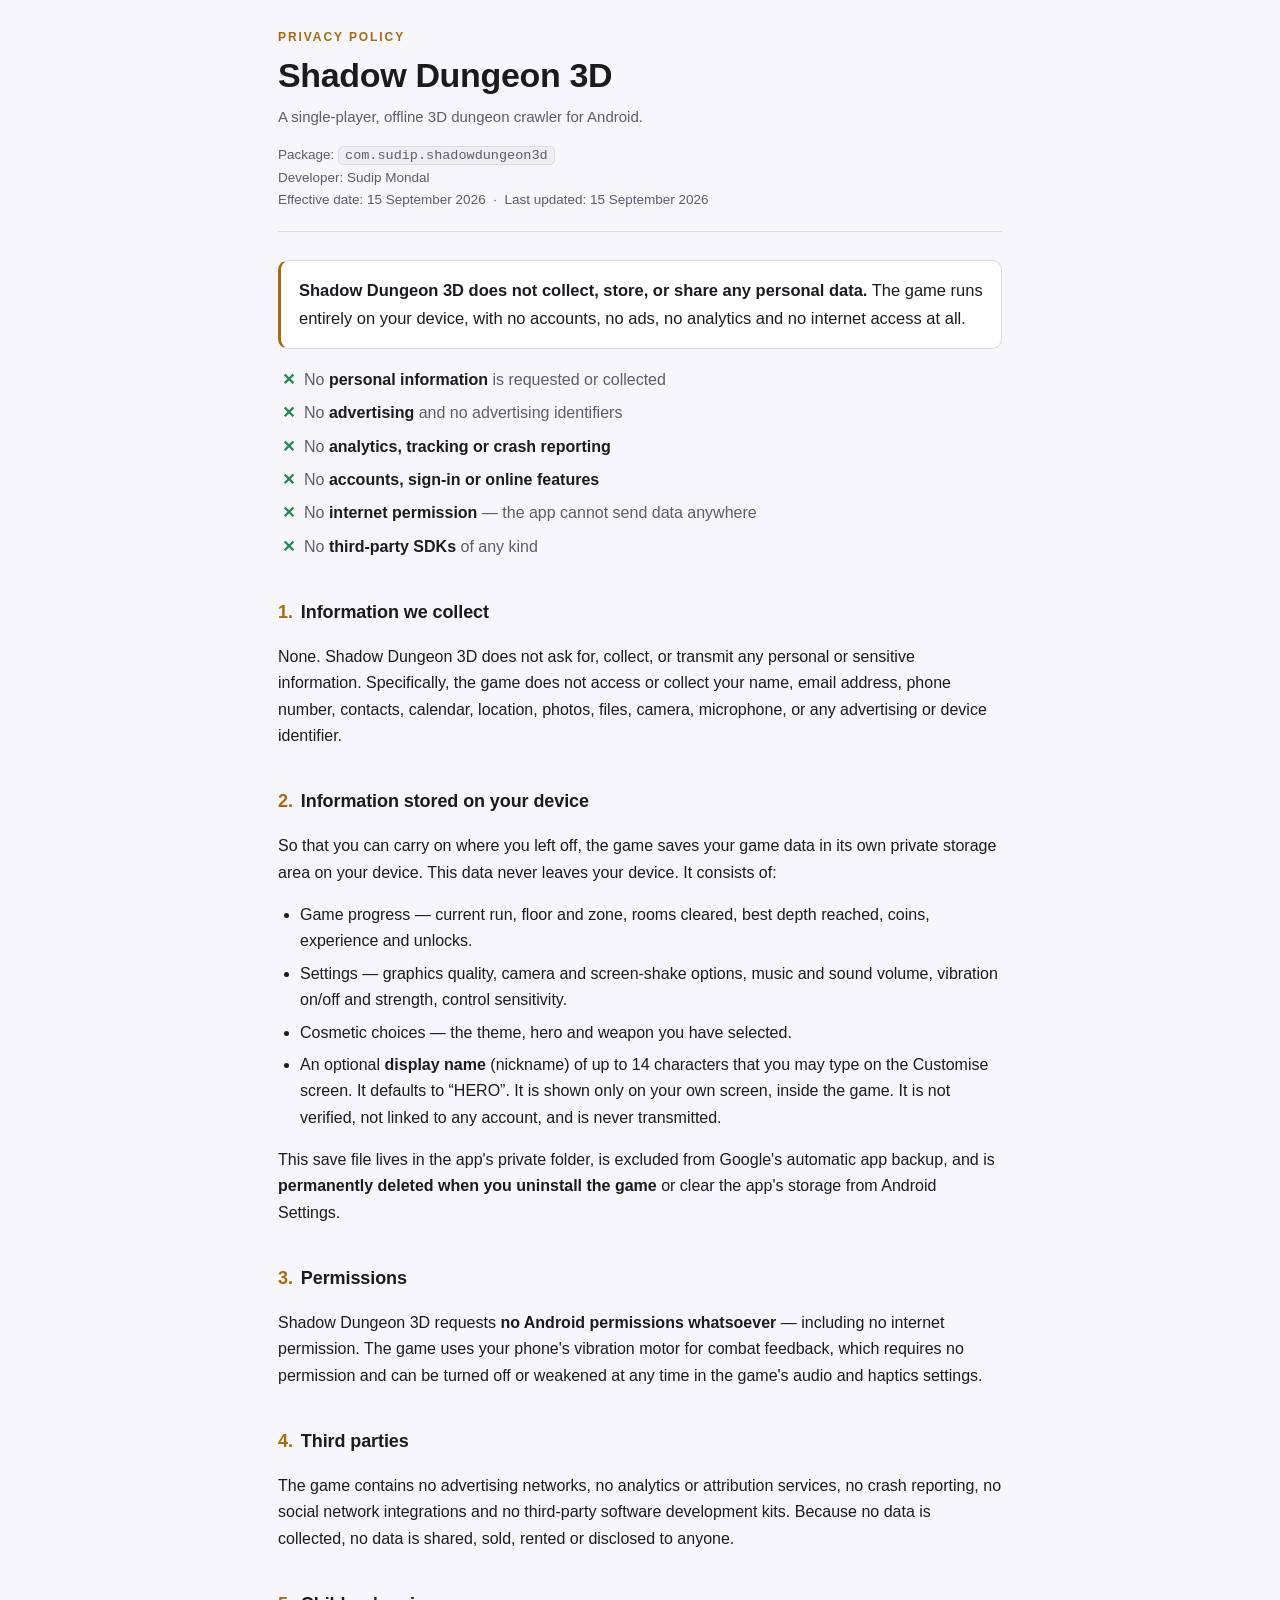
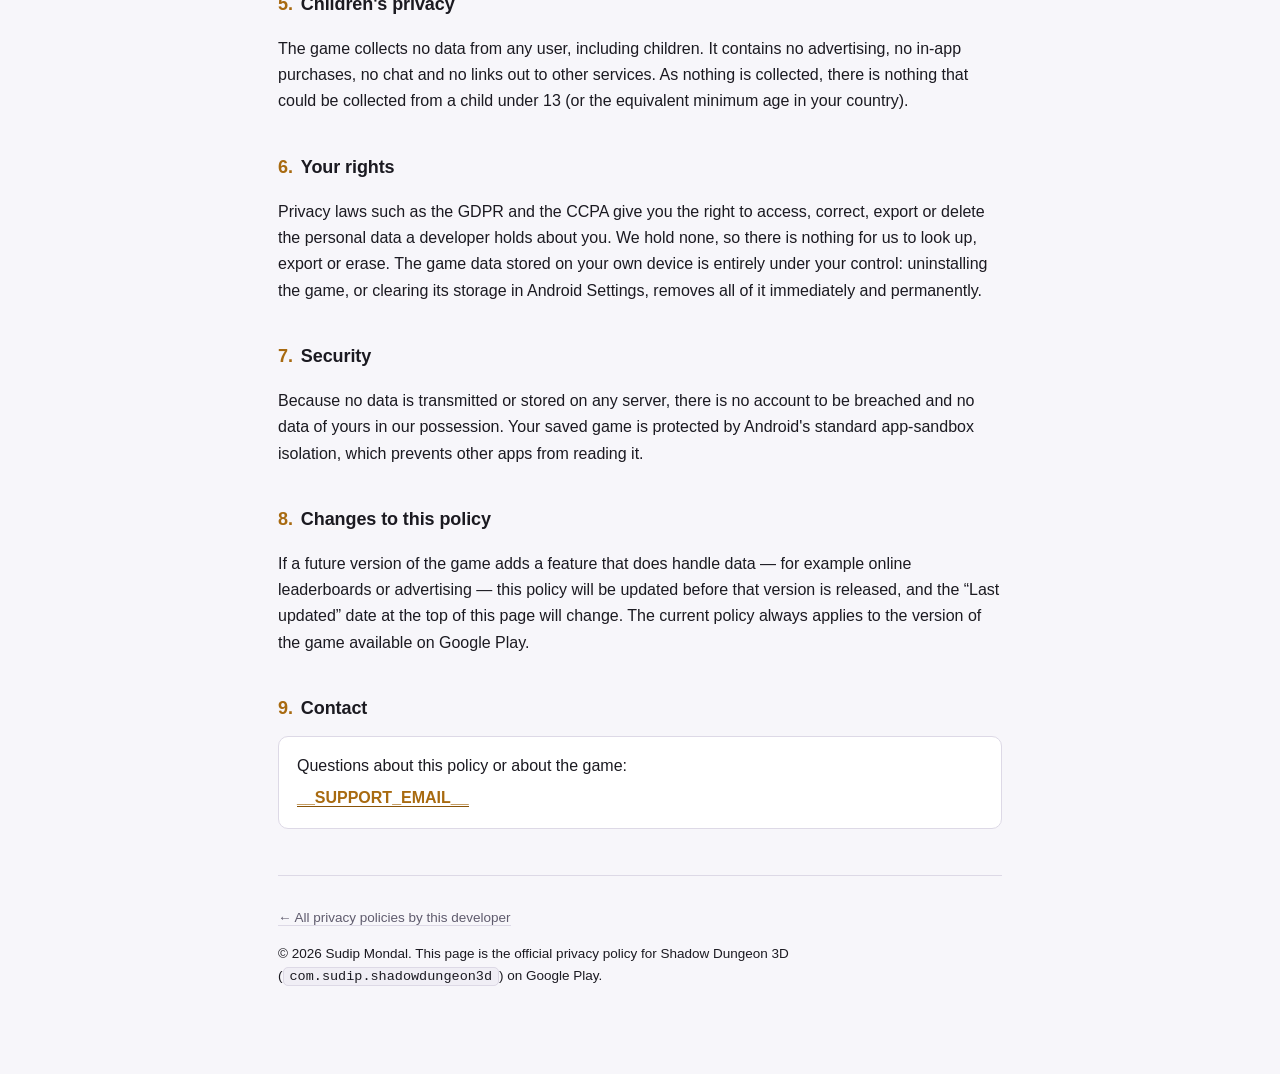
==== shadow-dungeon-3d/index.html @ c3b19892 "Privacy policies for published apps Public GitHub Pages site serving one policy page per app. First " ====
<!DOCTYPE html>
<html lang="en">
<head>
<meta charset="utf-8">
<meta name="viewport" content="width=device-width, initial-scale=1">
<title>Privacy Policy — Shadow Dungeon 3D</title>
<meta name="description" content="Privacy policy for Shadow Dungeon 3D (com.sudip.shadowdungeon3d). The game is fully offline and collects no personal data.">
<link rel="stylesheet" href="../style.css">
</head>
<body>
<div class="wrap">

  <header>
    <p class="eyebrow">Privacy Policy</p>
    <h1>Shadow Dungeon 3D</h1>
    <p class="sub">A single-player, offline 3D dungeon crawler for Android.</p>
    <p class="dates">
      Package: <code>com.sudip.shadowdungeon3d</code><br>
      Developer: Sudip Mondal<br>
      Effective date: 15 September 2026 &nbsp;·&nbsp; Last updated: 15 September 2026
    </p>
  </header>

  <div class="summary">
    <p><strong>Shadow Dungeon 3D does not collect, store, or share any personal data.</strong>
    The game runs entirely on your device, with no accounts, no ads, no analytics and no
    internet access at all.</p>
  </div>

  <ul class="nots">
    <li>No <b>personal information</b> is requested or collected</li>
    <li>No <b>advertising</b> and no advertising identifiers</li>
    <li>No <b>analytics, tracking or crash reporting</b></li>
    <li>No <b>accounts, sign-in or online features</b></li>
    <li>No <b>internet permission</b> — the app cannot send data anywhere</li>
    <li>No <b>third-party SDKs</b> of any kind</li>
  </ul>

  <h2><span class="num">1.</span>Information we collect</h2>
  <p>None. Shadow Dungeon 3D does not ask for, collect, or transmit any personal or sensitive
  information. Specifically, the game does not access or collect your name, email address,
  phone number, contacts, calendar, location, photos, files, camera, microphone, or any
  advertising or device identifier.</p>

  <h2><span class="num">2.</span>Information stored on your device</h2>
  <p>So that you can carry on where you left off, the game saves your game data in its own
  private storage area on your device. This data never leaves your device. It consists of:</p>
  <ul>
    <li>Game progress — current run, floor and zone, rooms cleared, best depth reached, coins, experience and unlocks.</li>
    <li>Settings — graphics quality, camera and screen-shake options, music and sound volume, vibration on/off and strength, control sensitivity.</li>
    <li>Cosmetic choices — the theme, hero and weapon you have selected.</li>
    <li>An optional <strong>display name</strong> (nickname) of up to 14 characters that you may type on the
      Customise screen. It defaults to “HERO”. It is shown only on your own screen, inside the game.
      It is not verified, not linked to any account, and is never transmitted.</li>
  </ul>
  <p>This save file lives in the app's private folder, is excluded from Google's automatic
  app backup, and is <strong>permanently deleted when you uninstall the game</strong> or clear the app's
  storage from Android Settings.</p>

  <h2><span class="num">3.</span>Permissions</h2>
  <p>Shadow Dungeon 3D requests <strong>no Android permissions whatsoever</strong> — including no internet
  permission. The game uses your phone's vibration motor for combat feedback, which requires no
  permission and can be turned off or weakened at any time in the game's audio and haptics
  settings.</p>

  <h2><span class="num">4.</span>Third parties</h2>
  <p>The game contains no advertising networks, no analytics or attribution services, no crash
  reporting, no social network integrations and no third-party software development kits. Because
  no data is collected, no data is shared, sold, rented or disclosed to anyone.</p>

  <h2><span class="num">5.</span>Children's privacy</h2>
  <p>The game collects no data from any user, including children. It contains no advertising, no
  in-app purchases, no chat and no links out to other services. As nothing is collected, there is
  nothing that could be collected from a child under 13 (or the equivalent minimum age in your
  country).</p>

  <h2><span class="num">6.</span>Your rights</h2>
  <p>Privacy laws such as the GDPR and the CCPA give you the right to access, correct, export or
  delete the personal data a developer holds about you. We hold none, so there is nothing for us
  to look up, export or erase. The game data stored on your own device is entirely under your
  control: uninstalling the game, or clearing its storage in Android Settings, removes all of it
  immediately and permanently.</p>

  <h2><span class="num">7.</span>Security</h2>
  <p>Because no data is transmitted or stored on any server, there is no account to be breached
  and no data of yours in our possession. Your saved game is protected by Android's standard
  app-sandbox isolation, which prevents other apps from reading it.</p>

  <h2><span class="num">8.</span>Changes to this policy</h2>
  <p>If a future version of the game adds a feature that does handle data — for example online
  leaderboards or advertising — this policy will be updated before that version is released, and
  the “Last updated” date at the top of this page will change. The current policy always applies
  to the version of the game available on Google Play.</p>

  <h2><span class="num">9.</span>Contact</h2>
  <div class="contact">
    <p>Questions about this policy or about the game:</p>
    <p><strong><a href="mailto:__SUPPORT_EMAIL__">__SUPPORT_EMAIL__</a></strong></p>
  </div>

  <footer>
    <p><a href="../">← All privacy policies by this developer</a></p>
    <p>© 2026 Sudip Mondal. This page is the official privacy policy for Shadow Dungeon 3D
    (<code>com.sudip.shadowdungeon3d</code>) on Google Play.</p>
  </footer>

</div>
</body>
</html>
---- style.css ----
/* ==========================================================================
   Shared stylesheet for every policy page in this repo.
   Dark, mobile-first, no frameworks, no fonts to download, no tracking.
   Edit once here and every app page updates.
   ========================================================================== */

:root {
  --bg:        #0e0d12;   /* page ground */
  --panel:     #17161e;   /* cards / callouts */
  --panel-2:   #1f1d28;   /* hover */
  --line:      #2c2a38;   /* hairlines */
  --text:      #e9e6f0;   /* body copy */
  --muted:     #9d98ad;   /* secondary copy */
  --accent:    #e8a33d;   /* ember gold */
  --accent-dk: #b9761f;
  --good:      #57c98b;
}

/* Light mode for anyone whose device asks for it (Play reviewers included). */
@media (prefers-color-scheme: light) {
  :root {
    --bg: #f7f6fa; --panel: #ffffff; --panel-2: #f0eef5; --line: #ddd9e6;
    --text: #1b1a21; --muted: #5f5b6d; --accent: #a86a10; --accent-dk: #8a5408;
    --good: #1c8a52;
  }
}

* { box-sizing: border-box; }

html { -webkit-text-size-adjust: 100%; }

body {
  margin: 0;
  padding: 0;
  background: var(--bg);
  color: var(--text);
  font: 16px/1.65 -apple-system, BlinkMacSystemFont, "Segoe UI", Roboto,
        "Helvetica Neue", Arial, sans-serif;
}

/* One column, comfortable reading measure, safe gutters on a phone. */
.wrap {
  max-width: 760px;
  margin: 0 auto;
  padding: 28px 18px 72px;
}

/* --- header ------------------------------------------------------------- */

header { border-bottom: 1px solid var(--line); padding-bottom: 20px; margin-bottom: 28px; }

.eyebrow {
  font-size: 12px;
  letter-spacing: .16em;
  text-transform: uppercase;
  color: var(--accent);
  margin: 0 0 8px;
  font-weight: 700;
}

h1 {
  font-size: clamp(24px, 6vw, 34px);
  line-height: 1.15;
  margin: 0 0 10px;
  letter-spacing: -.01em;
}

.sub { color: var(--muted); margin: 0; font-size: 15px; }

.dates { color: var(--muted); font-size: 13.5px; margin: 14px 0 0; }

/* --- body --------------------------------------------------------------- */

h2 {
  font-size: 18px;
  margin: 34px 0 10px;
  padding-top: 4px;
  letter-spacing: -.005em;
}

h2 .num { color: var(--accent); font-variant-numeric: tabular-nums; margin-right: 8px; }

p, li { color: var(--text); }

ul { padding-left: 22px; margin: 10px 0; }
li { margin: 6px 0; }

a { color: var(--accent); text-decoration: none; border-bottom: 1px solid var(--accent-dk); }
a:hover { color: var(--text); }

strong { color: var(--text); font-weight: 650; }

code {
  background: var(--panel-2);
  border: 1px solid var(--line);
  border-radius: 5px;
  padding: 1px 6px;
  font-size: 13.5px;
  font-family: ui-monospace, SFMono-Regular, Menlo, Consolas, monospace;
  /* long package names must wrap, never widen the page on a phone */
  overflow-wrap: anywhere;
}

/* --- the summary box at the top of each policy --------------------------- */

.summary {
  background: var(--panel);
  border: 1px solid var(--line);
  border-left: 3px solid var(--accent);
  border-radius: 10px;
  padding: 16px 18px;
  margin: 0 0 8px;
}

.summary p { margin: 0; font-size: 16.5px; }

/* Short "we do NOT do X" grid — the part a reviewer actually reads. */
.nots { list-style: none; padding: 0; margin: 18px 0 0; }
.nots li {
  position: relative;
  padding-left: 26px;
  color: var(--muted);
  margin: 7px 0;
}
.nots li::before {
  content: "✕";
  position: absolute;
  left: 4px;
  top: 0;
  color: var(--good);
  font-weight: 700;
}
.nots li b { color: var(--text); font-weight: 600; }

/* --- app cards on the index page ---------------------------------------- */

.cards { display: grid; gap: 12px; margin: 22px 0 0; }

.card {
  display: block;
  background: var(--panel);
  border: 1px solid var(--line);
  border-radius: 12px;
  padding: 16px 18px;
  text-decoration: none;
  border-bottom: 1px solid var(--line);   /* cancel the global link underline */
  transition: background .15s ease, border-color .15s ease, transform .15s ease;
}
.card:hover { background: var(--panel-2); border-color: var(--accent-dk); transform: translateY(-1px); }

.card h3 { margin: 0 0 4px; font-size: 17px; color: var(--text); }
.card p  { margin: 0; font-size: 14px; color: var(--muted); }
.card .pkg {
  display: inline-block;
  margin-top: 10px;
  font-size: 12.5px;
  color: var(--muted);
  font-family: ui-monospace, SFMono-Regular, Menlo, Consolas, monospace;
  overflow-wrap: anywhere;
}

/* --- contact + footer --------------------------------------------------- */

.contact {
  background: var(--panel);
  border: 1px solid var(--line);
  border-radius: 10px;
  padding: 16px 18px;
  margin-top: 12px;
}
.contact p { margin: 0 0 6px; }
.contact p:last-child { margin-bottom: 0; }

footer {
  margin-top: 46px;
  padding-top: 18px;
  border-top: 1px solid var(--line);
  color: var(--muted);
  font-size: 13.5px;
}
footer a { color: var(--muted); border-bottom-color: var(--line); }
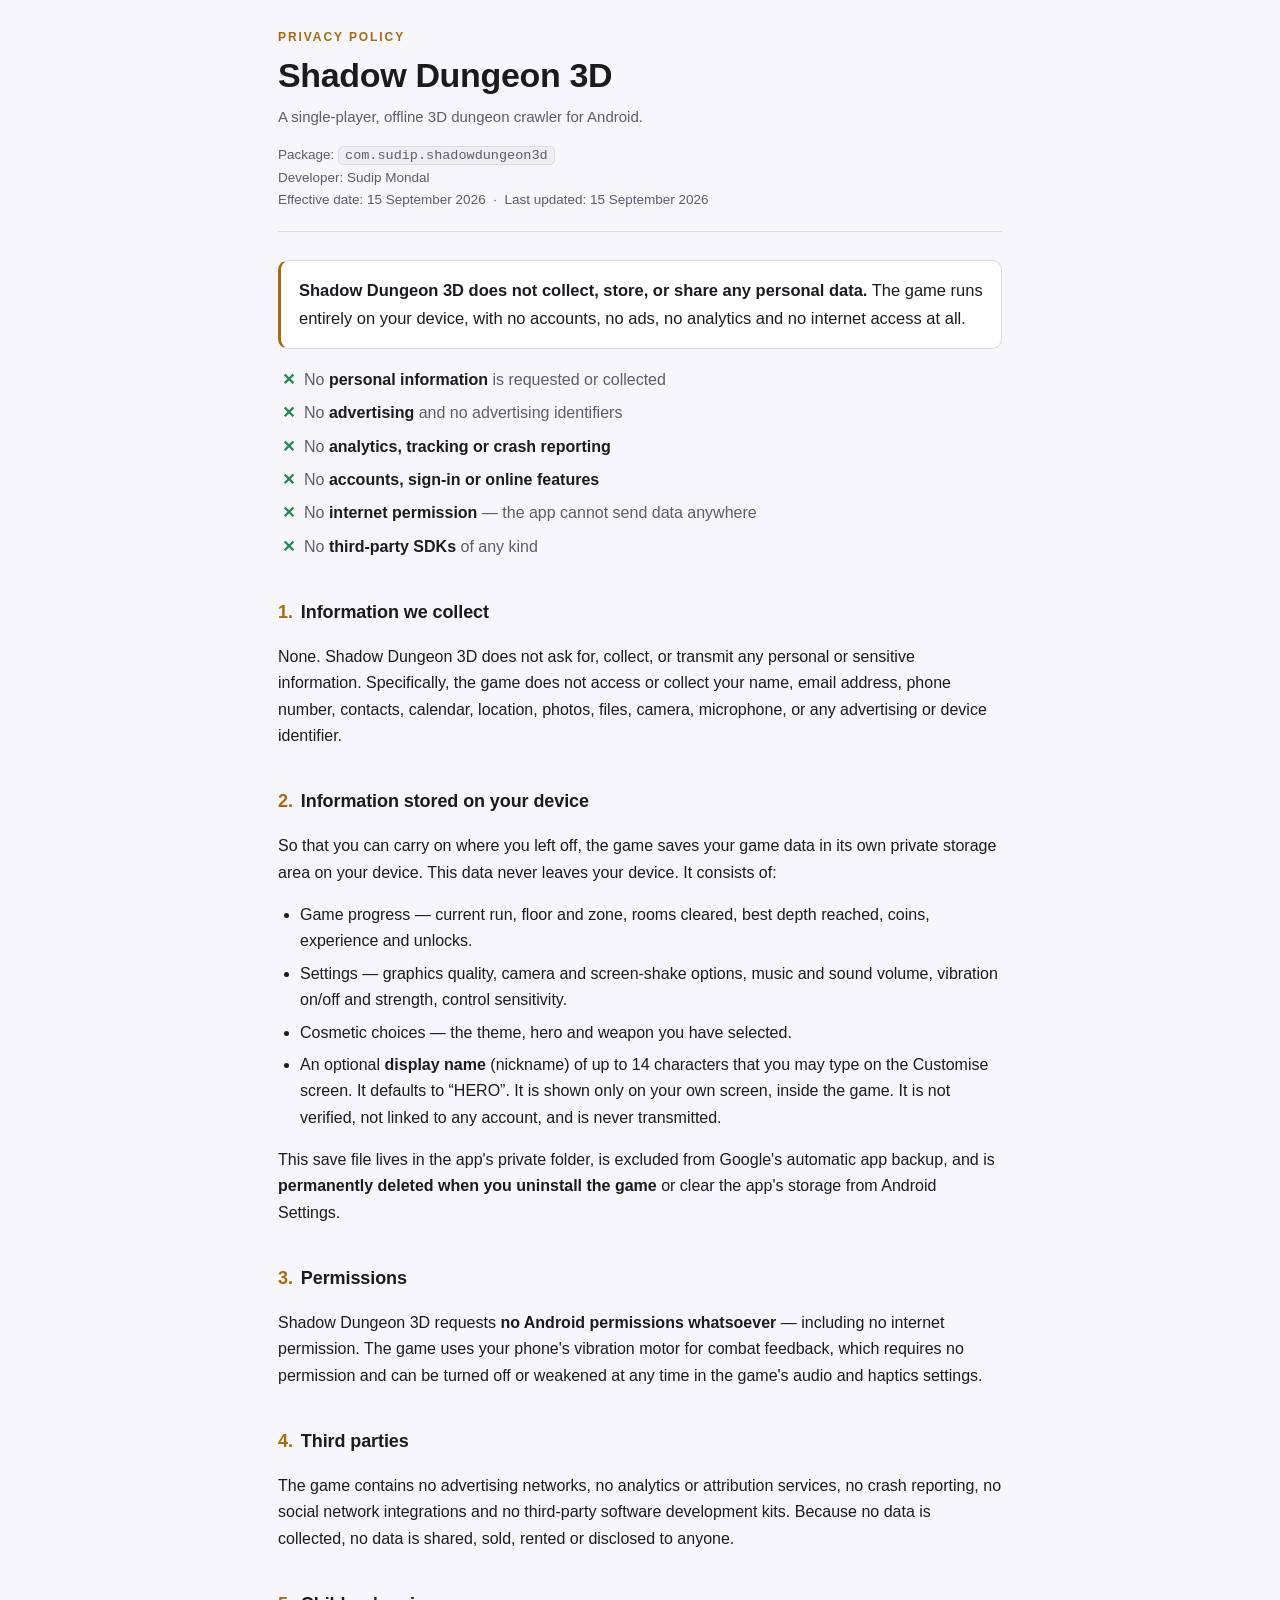
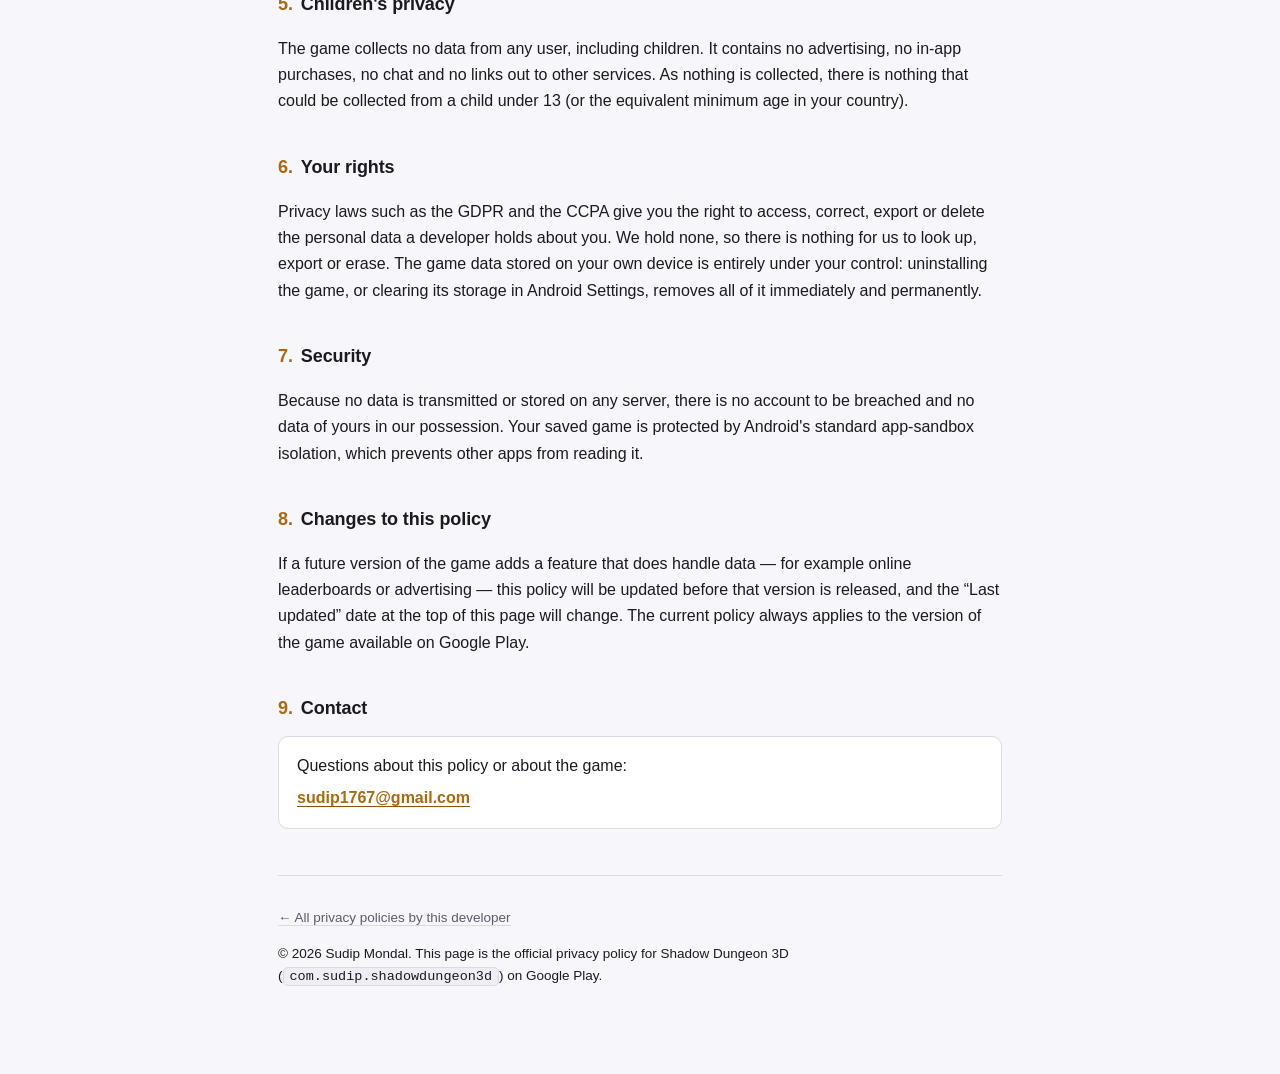
==== commit f6419d25: "Add support contact email to policy pages" ====
--- a/shadow-dungeon-3d/index.html
+++ b/shadow-dungeon-3d/index.html
@@ -95,7 +95,7 @@
   <h2><span class="num">9.</span>Contact</h2>
   <div class="contact">
     <p>Questions about this policy or about the game:</p>
-    <p><strong><a href="mailto:__SUPPORT_EMAIL__">__SUPPORT_EMAIL__</a></strong></p>
+    <p><strong><a href="mailto:sudip1767@gmail.com">sudip1767@gmail.com</a></strong></p>
   </div>
 
   <footer>
